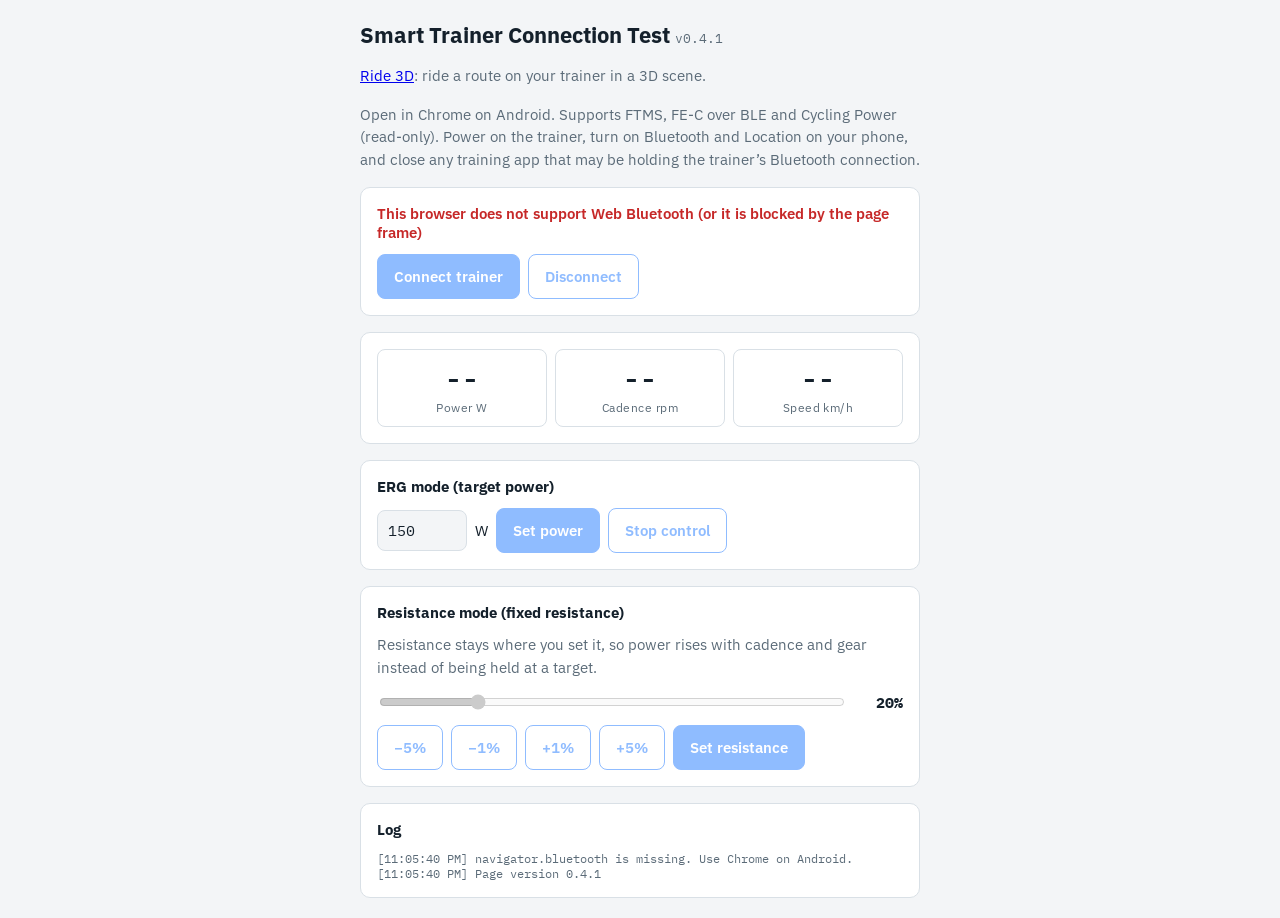
==== index.html @ 3fa43137 "Ride 3D: easier profile drag on phones, always load fresh files (v0.4.1) The elevation profile is ta" ====
<!doctype html>
<html lang="en">
<head>
<meta charset="utf-8">
<meta name="viewport" content="width=device-width,initial-scale=1,viewport-fit=cover">
<title>Trainer BLE Test</title>
<style>
/* Layout: single column tool — status, live numbers, ERG control, log */
:root{--bg:#f3f5f7;--panel:#fff;--fg:#14202b;--muted:#5b6b78;--line:#d9e0e6;--accent:#0a6cff;--ok:#11875a;--bad:#c62828;
--sans:"IBM Plex Sans",system-ui,sans-serif;--mono:"IBM Plex Mono",ui-monospace,monospace}
@media (prefers-color-scheme:dark){:root:not([data-theme="light"]){--bg:#0e1419;--panel:#162029;--fg:#e6edf3;--muted:#8fa1b0;--line:#26333f;--accent:#4d94ff;--ok:#3cc98a;--bad:#ff6b6b;color-scheme:dark}}
:root[data-theme="dark"]{--bg:#0e1419;--panel:#162029;--fg:#e6edf3;--muted:#8fa1b0;--line:#26333f;--accent:#4d94ff;--ok:#3cc98a;--bad:#ff6b6b;color-scheme:dark}
*{box-sizing:border-box}
body{margin:0;background:var(--bg);color:var(--fg);font-family:var(--sans);font-size:15px;padding-left:max(16px,env(safe-area-inset-left,0px));padding-right:max(16px,env(safe-area-inset-right,0px));padding-block:20px}
main{max-width:560px;margin:0 auto;display:flex;flex-direction:column;gap:16px}
h1{font-size:22px;margin:0}
p{margin:0;color:var(--muted);line-height:1.5}
section{background:var(--panel);border:1px solid var(--line);border-radius:10px;padding:16px;display:flex;flex-direction:column;gap:12px}
button{font:inherit;font-weight:600;padding:12px 16px;border-radius:8px;border:1px solid var(--accent);background:var(--accent);color:#fff;cursor:pointer}
button.ghost{background:transparent;color:var(--accent)}
button:disabled{opacity:.45;cursor:default}
button:focus-visible,input:focus-visible{outline:2px solid var(--accent);outline-offset:2px}
.row{display:flex;gap:8px;flex-wrap:wrap;align-items:center}
.status{font-weight:600}.status.ok{color:var(--ok)}.status.bad{color:var(--bad)}
.grid{display:grid;grid-template-columns:repeat(3,1fr);gap:8px}
.metric{border:1px solid var(--line);border-radius:8px;padding:10px;text-align:center}
.metric b{display:block;font-family:var(--mono);font-size:28px;font-variant-numeric:tabular-nums}
.metric span{font-size:12px;color:var(--muted);letter-spacing:.04em}
input{font:inherit;font-family:var(--mono);width:90px;padding:10px;border-radius:8px;border:1px solid var(--line);background:var(--bg);color:var(--fg)}
#log{font-family:var(--mono);font-size:12px;white-space:pre-wrap;word-break:break-all;max-height:240px;overflow:auto;margin:0;color:var(--muted)}
</style>
<link rel="stylesheet" href="https://fonts.googleapis.com/css2?family=IBM+Plex+Mono:wght@500&family=IBM+Plex+Sans:wght@400;600&display=swap">
</head>
<body>
<main>
  <h1>Smart Trainer Connection Test <small id="ver" style="font-size:13px;font-weight:400;color:var(--muted);font-family:var(--mono)"></small></h1>
  <p><a href="ride/">Ride 3D</a>: ride a route on your trainer in a 3D scene.</p>
  <p>Open in Chrome on Android. Supports FTMS, FE-C over BLE and Cycling Power (read-only). Power on the trainer, turn on Bluetooth and Location on your phone, and close any training app that may be holding the trainer&rsquo;s Bluetooth connection.</p>

  <section>
    <div class="status" id="status">Not connected</div>
    <div class="row">
      <button id="connect">Connect trainer</button>
      <button id="disconnect" class="ghost" disabled>Disconnect</button>
    </div>
  </section>

  <section>
    <div class="grid">
      <div class="metric"><b id="power">--</b><span>Power W</span></div>
      <div class="metric"><b id="cadence">--</b><span>Cadence rpm</span></div>
      <div class="metric"><b id="speed">--</b><span>Speed km/h</span></div>
    </div>
  </section>

  <section>
    <strong>ERG mode (target power) <span id="proto" style="font-weight:400;color:var(--muted)"></span></strong>
    <div class="row">
      <input id="target" type="number" value="150" min="0" max="2000" step="10" inputmode="numeric">
      <span>W</span>
      <button id="erg" disabled>Set power</button>
      <button id="ergoff" class="ghost" disabled>Stop control</button>
    </div>
  </section>

  <section>
    <strong>Resistance mode (fixed resistance)</strong>
    <p>Resistance stays where you set it, so power rises with cadence and gear instead of being held at a target.</p>
    <div class="row">
      <input id="res" type="range" min="0" max="100" step="1" value="20" style="flex:1;min-width:160px;padding:0" disabled>
      <b id="resval" style="font-family:var(--mono);min-width:48px;text-align:right">20%</b>
    </div>
    <div class="row">
      <button id="resdown" class="ghost" disabled>&minus;5%</button>
      <button id="resdown1" class="ghost" disabled>&minus;1%</button>
      <button id="resup1" class="ghost" disabled>+1%</button>
      <button id="resup" class="ghost" disabled>+5%</button>
      <button id="resset" disabled>Set resistance</button>
    </div>
  </section>

  <section>
    <strong>Log</strong>
    <pre id="log"></pre>
  </section>
</main>

<script>
const VERSION='0.4.1'; // bump on every change so the page shows when it has updated
const FTMS=0x1826, CPS=0x1818;
const FEC='6e40fec1-b5a3-f393-e0a9-e50e24dcca9e', FEC_RX='6e40fec2-b5a3-f393-e0a9-e50e24dcca9e', FEC_TX='6e40fec3-b5a3-f393-e0a9-e50e24dcca9e';
const WHEEL_M=2.105; // 700x25c circumference, for Cycling Power wheel speed
const $=id=>document.getElementById(id);
let device=null, ctl=null, resRange=[0,100]; // ctl: {name, setPower(w), stop()}

function log(m){const t=new Date().toLocaleTimeString();$('log').textContent=`[${t}] ${m}\n`+$('log').textContent;}
function setStatus(t,c){const s=$('status');s.textContent=t;s.className='status '+(c||'');}
function show(k,v){$(k).textContent=v;}

$('ver').textContent='v'+VERSION; log('Page version '+VERSION);
navigator.serviceWorker?.register('sw.js').catch(()=>{}); // keeps the site's files fresh

(async()=>{
  if(!navigator.bluetooth){setStatus('This browser does not support Web Bluetooth (or it is blocked by the page frame)','bad');log('navigator.bluetooth is missing. Use Chrome on Android.');$('connect').disabled=true;return;}
  try{const a=await navigator.bluetooth.getAvailability();log('Bluetooth adapter available: '+a);}catch(e){log('getAvailability failed: '+e.message);}
})();

$('connect').onclick=async()=>{
  try{
    setStatus('Searching…');
    device=await navigator.bluetooth.requestDevice({
      filters:[{services:[FTMS]},{services:[CPS]},{services:[FEC]}],
      optionalServices:[FTMS,CPS,FEC,'device_information','battery_service']
    });
    log('Selected device: '+(device.name||device.id));
    device.addEventListener('gattserverdisconnected',()=>{setStatus('Disconnected','bad');log('Device disconnected');ui(false);});
    const server=await device.gatt.connect();
    setStatus('Connected: '+(device.name||'device'),'ok'); ui(true);
    const svcs=await server.getPrimaryServices();
    log('Services: '+svcs.map(s=>s.uuid.slice(4,8)).join(', '));
    const has=u=>svcs.some(s=>s.uuid===BluetoothUUID.getService(u));
    // Protocol order: FTMS, then FE-C over BLE, then Cycling Power (read-only)
    if(has(FTMS)&&await useFtms(server))return;
    if(has(FEC)&&await useFec(server)){
      // Use Cycling Power for the numbers if FE-C sends no trainer data
      if(has(CPS))setTimeout(()=>{if(device?.gatt?.connected&&!seenPages.has(0x19)){log('No FE-C trainer data after 5 s, reading Cycling Power');useCps(server);}},5000);
      return;
    }
    if(has(CPS))await useCps(server);
    else log('No usable data service found');
  }catch(e){
    if(e.name==='SecurityError'||/permission|policy|allowed/i.test(e.message)){
      setStatus('Bluetooth blocked by the browser or page frame','bad');
      log(e.name+': '+e.message+'\nThis page may be embedded in a restricted frame that cannot use Bluetooth.');
    }else if(e.name==='NotFoundError'){setStatus('No device selected','bad');log(e.message);}
    else{setStatus('Connection failed','bad');log(e.name+': '+e.message);}
  }
};

$('disconnect').onclick=()=>{device?.gatt?.disconnect();};

function ui(on){$('disconnect').disabled=!on;$('connect').disabled=on;if(!on){setCtl(null);['power','cadence','speed'].forEach(k=>show(k,'--'));}}
function setCtl(c){ctl=c;$('erg').disabled=$('ergoff').disabled=!c;['res','resdown','resdown1','resup1','resup','resset'].forEach(k=>$(k).disabled=!c?.setResistance);$('proto').textContent=c?'via '+c.name:'';}
function hex(v){return [...new Uint8Array(v.buffer,v.byteOffset,v.byteLength)].map(b=>b.toString(16).padStart(2,'0')).join(' ');}

// ---- FTMS ----
async function useFtms(server){
  try{
    const f=await server.getPrimaryService(FTMS);
    const bike=await f.getCharacteristic(0x2AD2);
    bike.addEventListener('characteristicvaluechanged',e=>parseBike(e.target.value));
    await bike.startNotifications(); log('Subscribed to FTMS Indoor Bike Data');
    try{
      const cp=await f.getCharacteristic(0x2AD9);
      cp.addEventListener('characteristicvaluechanged',e=>log('Control point response: '+hex(e.target.value)));
      await cp.startNotifications();
      const write=async b=>{await cp.writeValueWithResponse(new Uint8Array(b));log('Wrote: '+hex(new DataView(new Uint8Array(b).buffer)));};
      setCtl({name:'FTMS',
        async setPower(w){await write([0x00]);await write([0x07]);await write([0x05,w&255,(w>>8)&255]);}, // Request Control, Start, Set Target Power
        async setResistance(pct){ // map % onto the trainer's supported resistance range (0.1 units)
          const [lo,hi]=resRange, q=Math.round(lo+(hi-lo)*pct/100);
          await write([0x00]);await write([0x07]);
          await write(hi<=255?[0x04,q]:[0x04,q&255,(q>>8)&255]);},
        async stop(){await write([0x08,0x01]);await write([0x01]);}}); // Stop, Reset
      try{const r=await (await f.getCharacteristic(0x2AD6)).readValue();resRange=[r.getInt16(0,true),r.getInt16(2,true)];log('FTMS resistance range: '+resRange.join('..')+' (0.1 units)');}
      catch(e){log('No resistance range, assuming 0..100: '+e.message);}
      log('FTMS control point ready');
    }catch(e){log('Control point unavailable: '+e.message);}
    return true;
  }catch(e){log('No FTMS: '+e.message);return false;}
}

// FTMS Indoor Bike Data (0x2AD2)
function parseBike(v){
  const fl=v.getUint16(0,true); let o=2;
  if(!(fl&1)){show('speed',(v.getUint16(o,true)/100).toFixed(1));o+=2;}
  if(fl&2)o+=2;
  if(fl&4){show('cadence',Math.round(v.getUint16(o,true)/2));o+=2;}
  if(fl&8)o+=2;
  if(fl&16)o+=3;
  if(fl&32)o+=2;
  if(fl&64){show('power',v.getInt16(o,true));o+=2;}
}

// ---- FE-C over BLE: ANT+ FE-C pages wrapped in ANT broadcast messages ----
// [A4 09 4E 05 | 8-byte page | XOR checksum]
function antMsg(page){const m=[0xA4,0x09,0x4E,0x05,...page];m.push(m.reduce((a,b)=>a^b,0));return new Uint8Array(m);}
function fecTargetPower(w){const q=Math.round(w*4);return antMsg([0x31,0xFF,0xFF,0xFF,0xFF,0xFF,q&255,(q>>8)&255]);} // page 49, 0.25 W units
function fecResistance(pct){return antMsg([0x30,0xFF,0xFF,0xFF,0xFF,0xFF,0xFF,Math.round(pct*2)]);} // page 48, 0.5 % units
function fecGrade(g){const q=Math.round((g+200)*100);return antMsg([0x33,0xFF,0xFF,0xFF,0xFF,q&255,(q>>8)&255,0xFF]);} // page 51, 0.01 % units, -200 % offset

const seenPages=new Set();
function parseFec(v){
  if(v.byteLength<12||v.getUint8(0)!==0xA4)return;
  const p=new DataView(v.buffer,v.byteOffset+4,8), page=p.getUint8(0);
  if(!seenPages.has(page)){seenPages.add(page);log('FE-C page 0x'+page.toString(16).padStart(2,'0')+': '+hex(p));}
  if(page===0x10){ // General FE data: speed in 0.001 m/s
    show('speed',(p.getUint16(4,true)*0.0036).toFixed(1));
  }else if(page===0x19){ // Specific trainer data: cadence, 12-bit instantaneous power
    const c=p.getUint8(2); show('cadence',c===0xFF?'--':c);
    const w=p.getUint8(5)|((p.getUint8(6)&0x0F)<<8); show('power',w===0xFFF?'--':w);
  }else if(page===0x47){ // Command status
    log('FE-C command status: '+hex(p));
  }
}

async function useFec(server){
  try{
    const s=await server.getPrimaryService(FEC);
    const rx=await s.getCharacteristic(FEC_RX), tx=await s.getCharacteristic(FEC_TX);
    rx.addEventListener('characteristicvaluechanged',e=>parseFec(e.target.value));
    await rx.startNotifications(); log('Subscribed to FE-C over BLE');
    const write=async m=>{
      if(tx.properties.write)await tx.writeValueWithResponse(m);else await tx.writeValueWithoutResponse(m);
      log('Wrote: '+hex(new DataView(m.buffer)));
    };
    setCtl({name:'FE-C',
      async setPower(w){await write(fecTargetPower(w));},
      async setResistance(pct){await write(fecResistance(pct));},
      async stop(){await write(fecGrade(0));}}); // leave ERG by switching to flat-road simulation
    log('FE-C control ready');
    return true;
  }catch(e){log('No FE-C: '+e.message);return false;}
}

// ---- Cycling Power (read-only) ----
// Cadence and speed come from cumulative crank/wheel revolutions between notifications.
let lastCrank=null, lastWheel=null, crankIdle=0, wheelIdle=0;
function revRate(prev,revs,time,revMod,timeMod,ticks){
  if(!prev)return null;
  const dr=(revs-prev.revs+revMod)%revMod, dt=(time-prev.time+timeMod)%timeMod;
  return dt?dr/(dt/ticks):null; // revolutions per second, null when no new event
}
function parseCps(v){
  const fl=v.getUint16(0,true); let o=4;
  show('power',v.getInt16(2,true));
  if(fl&1)o+=1;  // pedal power balance
  if(fl&4)o+=2;  // accumulated torque
  if(fl&16){     // wheel revolution data
    const revs=v.getUint32(o,true), time=v.getUint16(o+4,true); o+=6;
    const r=revRate(lastWheel,revs,time,2**32,65536,2048);
    if(r!==null){show('speed',(r*WHEEL_M*3.6).toFixed(1));wheelIdle=0;}else if(++wheelIdle>3)show('speed','0.0');
    lastWheel={revs,time};
  }
  if(fl&32){     // crank revolution data
    const revs=v.getUint16(o,true), time=v.getUint16(o+2,true); o+=4;
    const r=revRate(lastCrank,revs,time,65536,65536,1024);
    if(r!==null){show('cadence',Math.round(r*60));crankIdle=0;}else if(++crankIdle>3)show('cadence','0');
    lastCrank={revs,time};
  }
}

async function useCps(server){
  try{
    const c=await (await server.getPrimaryService(CPS)).getCharacteristic(0x2A63);
    lastCrank=lastWheel=null;
    c.addEventListener('characteristicvaluechanged',e=>parseCps(e.target.value));
    await c.startNotifications(); log('Subscribed to Cycling Power (no resistance control)');
  }catch(e){log('No Cycling Power: '+e.message);}
}

$('erg').onclick=async()=>{
  try{await ctl.setPower(Math.max(0,Math.min(2000,parseInt($('target').value)||0)));}
  catch(e){log('ERG failed: '+e.message);}
};
const resPct=()=>Math.max(0,Math.min(100,parseInt($('res').value)||0));
async function sendRes(){try{await ctl.setResistance(resPct());}catch(e){log('Resistance failed: '+e.message);}}
$('res').oninput=()=>{$('resval').textContent=resPct()+'%';};
$('res').onchange=sendRes; // send when the slider is released
$('resset').onclick=sendRes;
const stepRes=d=>()=>{$('res').value=resPct()+d;$('res').oninput();sendRes();};
$('resdown').onclick=stepRes(-5);$('resdown1').onclick=stepRes(-1);
$('resup1').onclick=stepRes(1);$('resup').onclick=stepRes(5);
$('ergoff').onclick=async()=>{try{await ctl.stop();}catch(e){log('Stop failed: '+e.message);}};
</script>
</body>
</html>
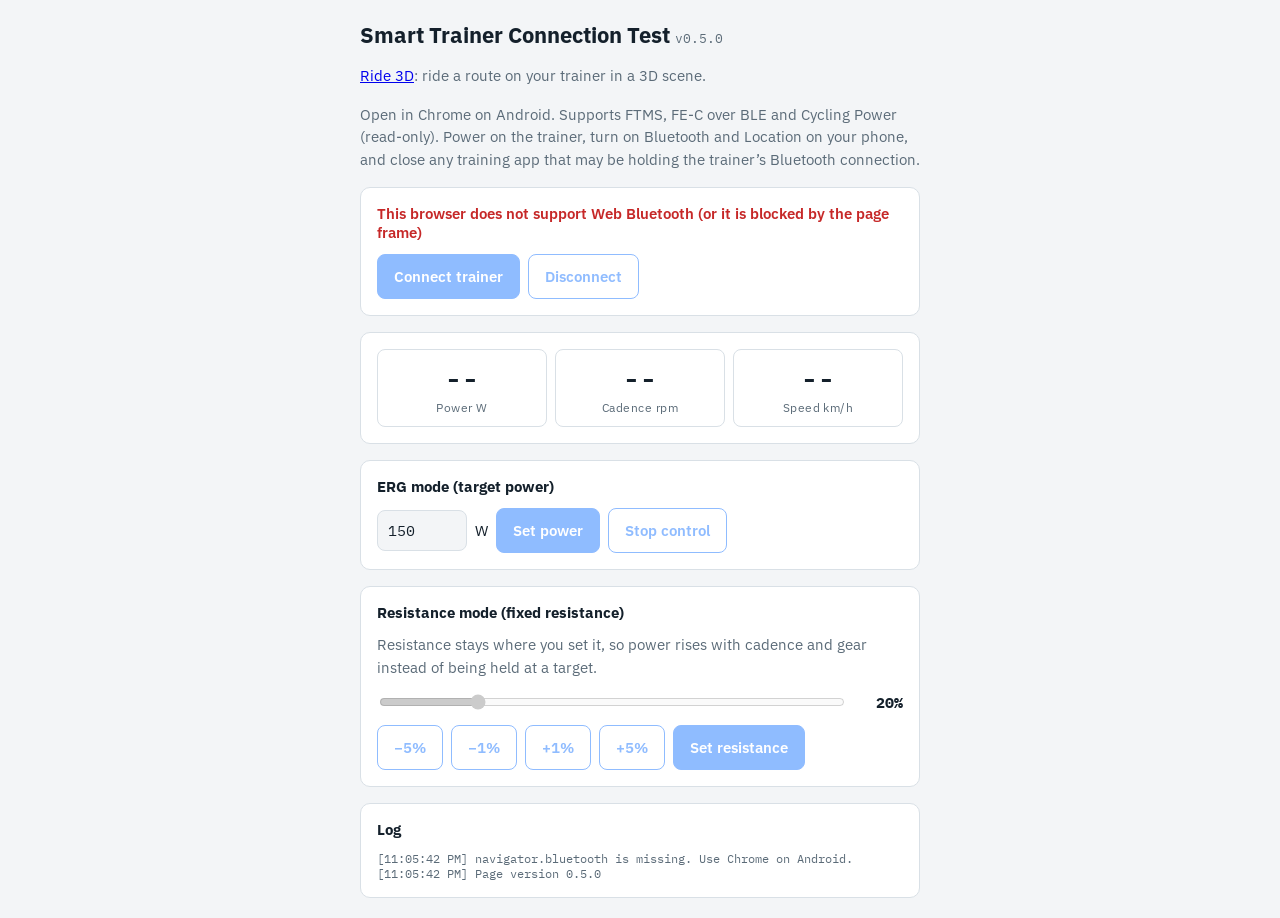
==== commit fa4fb3ec: "Ride 3D: drag to look around, pinch to change field of view (v0.5.0) Co-Authored-By: Claude Opus 5.5" ====
--- a/index.html
+++ b/index.html
@@ -86,7 +86,7 @@
 </main>
 
 <script>
-const VERSION='0.4.1'; // bump on every change so the page shows when it has updated
+const VERSION='0.5.0'; // bump on every change so the page shows when it has updated
 const FTMS=0x1826, CPS=0x1818;
 const FEC='6e40fec1-b5a3-f393-e0a9-e50e24dcca9e', FEC_RX='6e40fec2-b5a3-f393-e0a9-e50e24dcca9e', FEC_TX='6e40fec3-b5a3-f393-e0a9-e50e24dcca9e';
 const WHEEL_M=2.105; // 700x25c circumference, for Cycling Power wheel speed
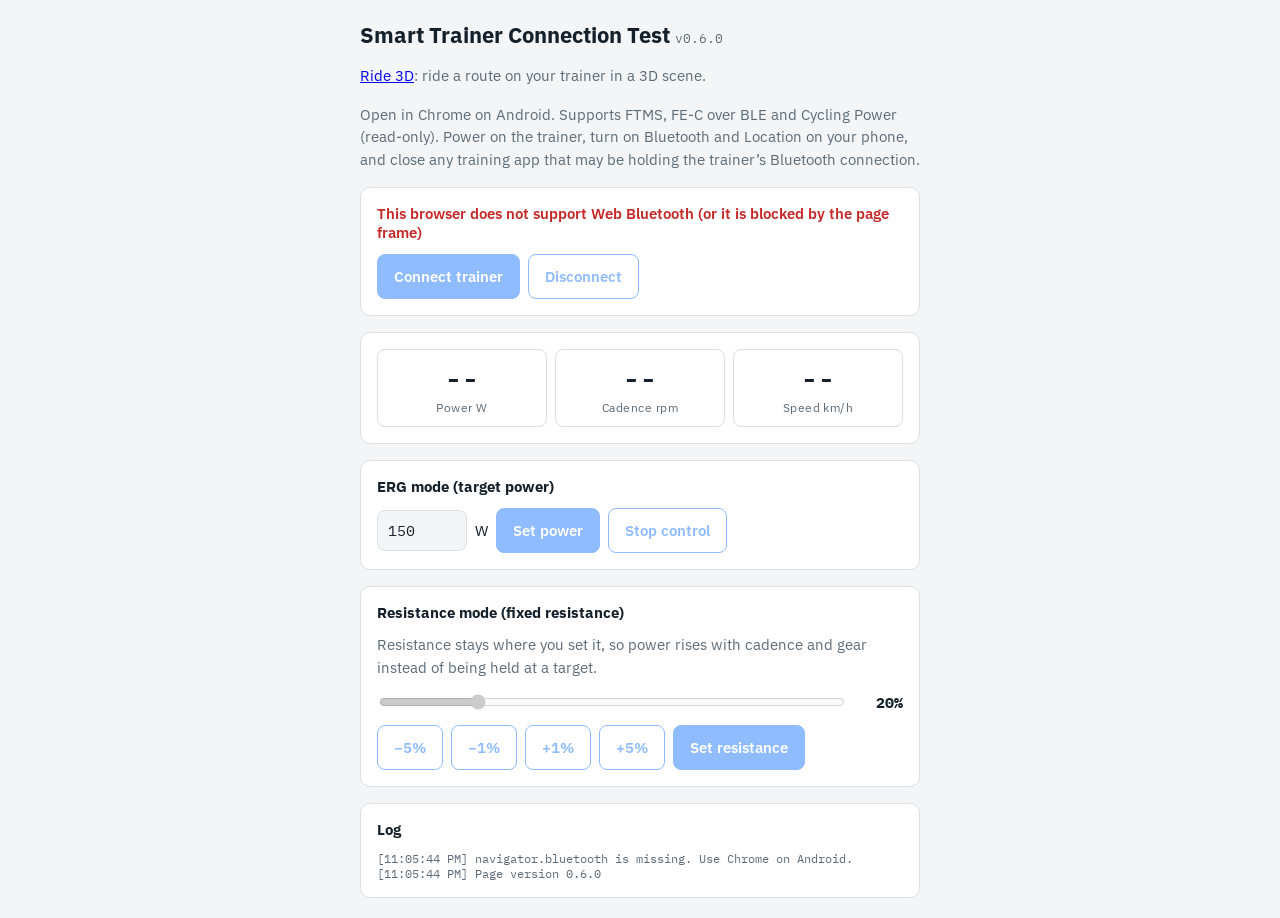
==== commit de2e91b2: "Ride 3D: add Fremont to Issaquah sample route (v0.6.0) Burke-Gilman, Sammamish River and East Lake S" ====
--- a/index.html
+++ b/index.html
@@ -86,7 +86,7 @@
 </main>
 
 <script>
-const VERSION='0.5.0'; // bump on every change so the page shows when it has updated
+const VERSION='0.6.0'; // bump on every change so the page shows when it has updated
 const FTMS=0x1826, CPS=0x1818;
 const FEC='6e40fec1-b5a3-f393-e0a9-e50e24dcca9e', FEC_RX='6e40fec2-b5a3-f393-e0a9-e50e24dcca9e', FEC_TX='6e40fec3-b5a3-f393-e0a9-e50e24dcca9e';
 const WHEEL_M=2.105; // 700x25c circumference, for Cycling Power wheel speed
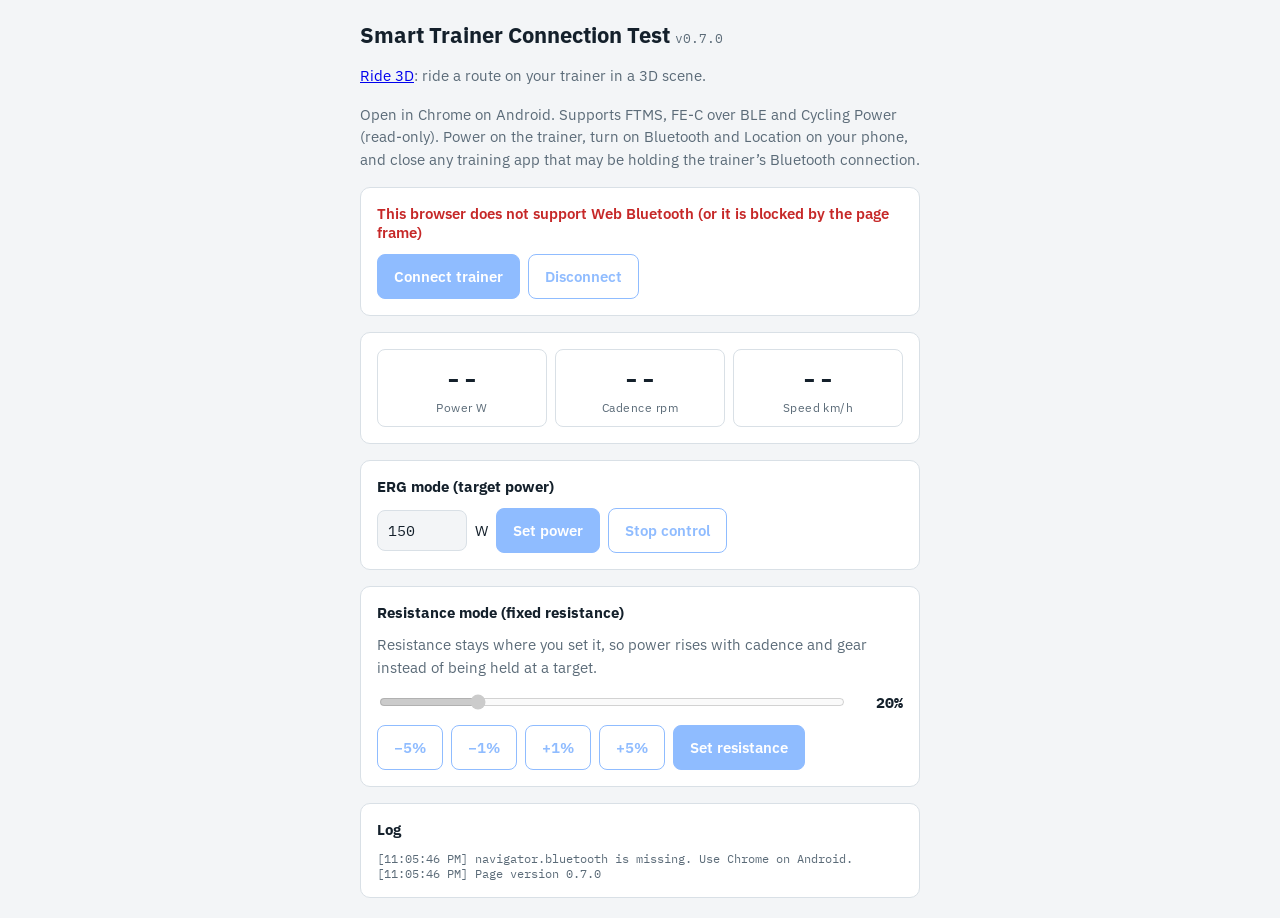
==== commit e24bd57a: "Ride 3D: OpenStreetMap buildings and landmarks along the route (v0.7.0) Extruded building footprints" ====
--- a/index.html
+++ b/index.html
@@ -86,7 +86,7 @@
 </main>
 
 <script>
-const VERSION='0.6.0'; // bump on every change so the page shows when it has updated
+const VERSION='0.7.0'; // bump on every change so the page shows when it has updated
 const FTMS=0x1826, CPS=0x1818;
 const FEC='6e40fec1-b5a3-f393-e0a9-e50e24dcca9e', FEC_RX='6e40fec2-b5a3-f393-e0a9-e50e24dcca9e', FEC_TX='6e40fec3-b5a3-f393-e0a9-e50e24dcca9e';
 const WHEEL_M=2.105; // 700x25c circumference, for Cycling Power wheel speed
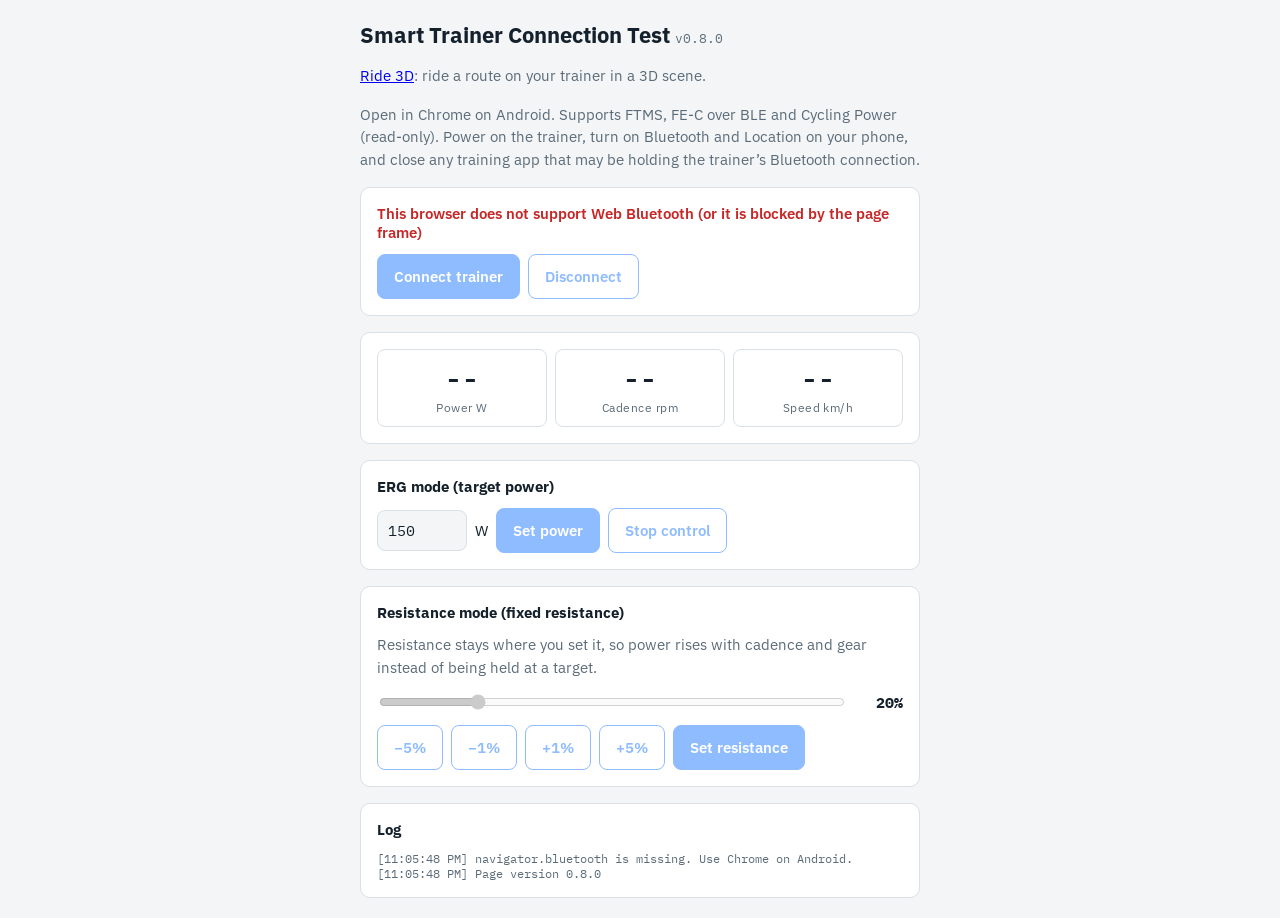
==== commit d5830743: "Ride 3D: live sky and weather, distant skyline, bridges and tunnels, Eastrail route (v0.8.0) - Sun a" ====
--- a/index.html
+++ b/index.html
@@ -86,7 +86,7 @@
 </main>
 
 <script>
-const VERSION='0.7.0'; // bump on every change so the page shows when it has updated
+const VERSION='0.8.0'; // bump on every change so the page shows when it has updated
 const FTMS=0x1826, CPS=0x1818;
 const FEC='6e40fec1-b5a3-f393-e0a9-e50e24dcca9e', FEC_RX='6e40fec2-b5a3-f393-e0a9-e50e24dcca9e', FEC_TX='6e40fec3-b5a3-f393-e0a9-e50e24dcca9e';
 const WHEEL_M=2.105; // 700x25c circumference, for Cycling Power wheel speed
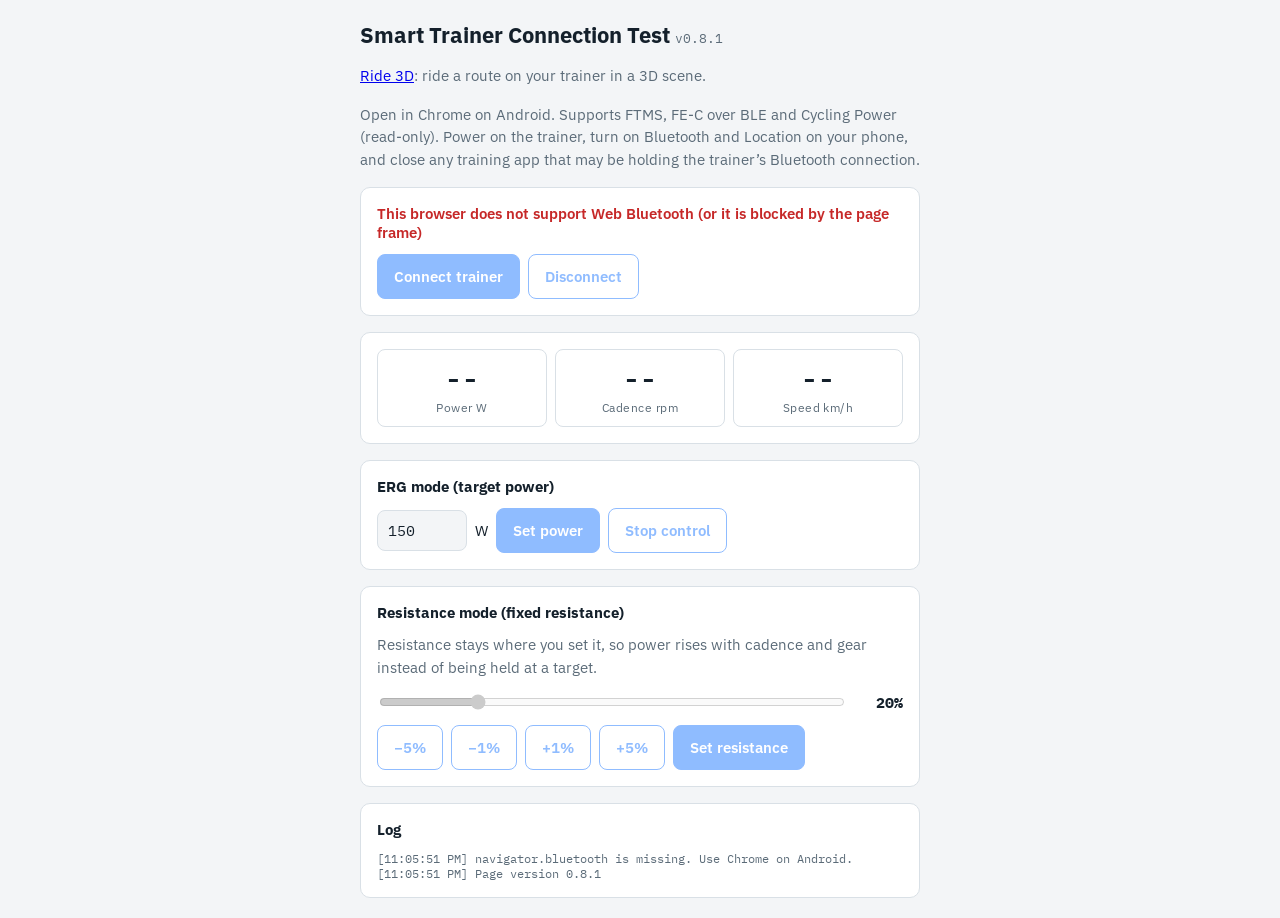
==== commit 345755f7: "Bluefy compatibility: full UUID strings, writeValue and canvas fallbacks (v0.8.1) Co-Authored-By: Cl" ====
--- a/index.html
+++ b/index.html
@@ -86,8 +86,10 @@
 </main>
 
 <script>
-const VERSION='0.8.0'; // bump on every change so the page shows when it has updated
-const FTMS=0x1826, CPS=0x1818;
+const VERSION='0.8.1'; // bump on every change so the page shows when it has updated
+// Full UUID strings: Bluefy on iOS can't parse numeric ones.
+const sig=n=>'0000'+n.toString(16).padStart(4,'0')+'-0000-1000-8000-00805f9b34fb';
+const FTMS=sig(0x1826), CPS=sig(0x1818);
 const FEC='6e40fec1-b5a3-f393-e0a9-e50e24dcca9e', FEC_RX='6e40fec2-b5a3-f393-e0a9-e50e24dcca9e', FEC_TX='6e40fec3-b5a3-f393-e0a9-e50e24dcca9e';
 const WHEEL_M=2.105; // 700x25c circumference, for Cycling Power wheel speed
 const $=id=>document.getElementById(id);
@@ -110,7 +112,7 @@
     setStatus('Searching…');
     device=await navigator.bluetooth.requestDevice({
       filters:[{services:[FTMS]},{services:[CPS]},{services:[FEC]}],
-      optionalServices:[FTMS,CPS,FEC,'device_information','battery_service']
+      optionalServices:[FTMS,CPS,FEC,sig(0x180a),sig(0x180f)]
     });
     log('Selected device: '+(device.name||device.id));
     device.addEventListener('gattserverdisconnected',()=>{setStatus('Disconnected','bad');log('Device disconnected');ui(false);});
@@ -118,7 +120,7 @@
     setStatus('Connected: '+(device.name||'device'),'ok'); ui(true);
     const svcs=await server.getPrimaryServices();
     log('Services: '+svcs.map(s=>s.uuid.slice(4,8)).join(', '));
-    const has=u=>svcs.some(s=>s.uuid===BluetoothUUID.getService(u));
+    const has=u=>svcs.some(s=>s.uuid===u);
     // Protocol order: FTMS, then FE-C over BLE, then Cycling Power (read-only)
     if(has(FTMS)&&await useFtms(server))return;
     if(has(FEC)&&await useFec(server)){
@@ -147,14 +149,14 @@
 async function useFtms(server){
   try{
     const f=await server.getPrimaryService(FTMS);
-    const bike=await f.getCharacteristic(0x2AD2);
+    const bike=await f.getCharacteristic(sig(0x2AD2));
     bike.addEventListener('characteristicvaluechanged',e=>parseBike(e.target.value));
     await bike.startNotifications(); log('Subscribed to FTMS Indoor Bike Data');
     try{
-      const cp=await f.getCharacteristic(0x2AD9);
+      const cp=await f.getCharacteristic(sig(0x2AD9));
       cp.addEventListener('characteristicvaluechanged',e=>log('Control point response: '+hex(e.target.value)));
       await cp.startNotifications();
-      const write=async b=>{await cp.writeValueWithResponse(new Uint8Array(b));log('Wrote: '+hex(new DataView(new Uint8Array(b).buffer)));};
+      const write=async b=>{await (cp.writeValueWithResponse?cp.writeValueWithResponse(new Uint8Array(b)):cp.writeValue(new Uint8Array(b)));log('Wrote: '+hex(new DataView(new Uint8Array(b).buffer)));};
       setCtl({name:'FTMS',
         async setPower(w){await write([0x00]);await write([0x07]);await write([0x05,w&255,(w>>8)&255]);}, // Request Control, Start, Set Target Power
         async setResistance(pct){ // map % onto the trainer's supported resistance range (0.1 units)
@@ -162,7 +164,7 @@
           await write([0x00]);await write([0x07]);
           await write(hi<=255?[0x04,q]:[0x04,q&255,(q>>8)&255]);},
         async stop(){await write([0x08,0x01]);await write([0x01]);}}); // Stop, Reset
-      try{const r=await (await f.getCharacteristic(0x2AD6)).readValue();resRange=[r.getInt16(0,true),r.getInt16(2,true)];log('FTMS resistance range: '+resRange.join('..')+' (0.1 units)');}
+      try{const r=await (await f.getCharacteristic(sig(0x2AD6))).readValue();resRange=[r.getInt16(0,true),r.getInt16(2,true)];log('FTMS resistance range: '+resRange.join('..')+' (0.1 units)');}
       catch(e){log('No resistance range, assuming 0..100: '+e.message);}
       log('FTMS control point ready');
     }catch(e){log('Control point unavailable: '+e.message);}
@@ -211,7 +213,8 @@
     rx.addEventListener('characteristicvaluechanged',e=>parseFec(e.target.value));
     await rx.startNotifications(); log('Subscribed to FE-C over BLE');
     const write=async m=>{
-      if(tx.properties.write)await tx.writeValueWithResponse(m);else await tx.writeValueWithoutResponse(m);
+      // Bluefy only has the older writeValue()
+      if(!tx.writeValueWithResponse)await tx.writeValue(m);else if(tx.properties.write)await tx.writeValueWithResponse(m);else await tx.writeValueWithoutResponse(m);
       log('Wrote: '+hex(new DataView(m.buffer)));
     };
     setCtl({name:'FE-C',
@@ -252,7 +255,7 @@
 
 async function useCps(server){
   try{
-    const c=await (await server.getPrimaryService(CPS)).getCharacteristic(0x2A63);
+    const c=await (await server.getPrimaryService(CPS)).getCharacteristic(sig(0x2A63));
     lastCrank=lastWheel=null;
     c.addEventListener('characteristicvaluechanged',e=>parseCps(e.target.value));
     await c.startNotifications(); log('Subscribed to Cycling Power (no resistance control)');
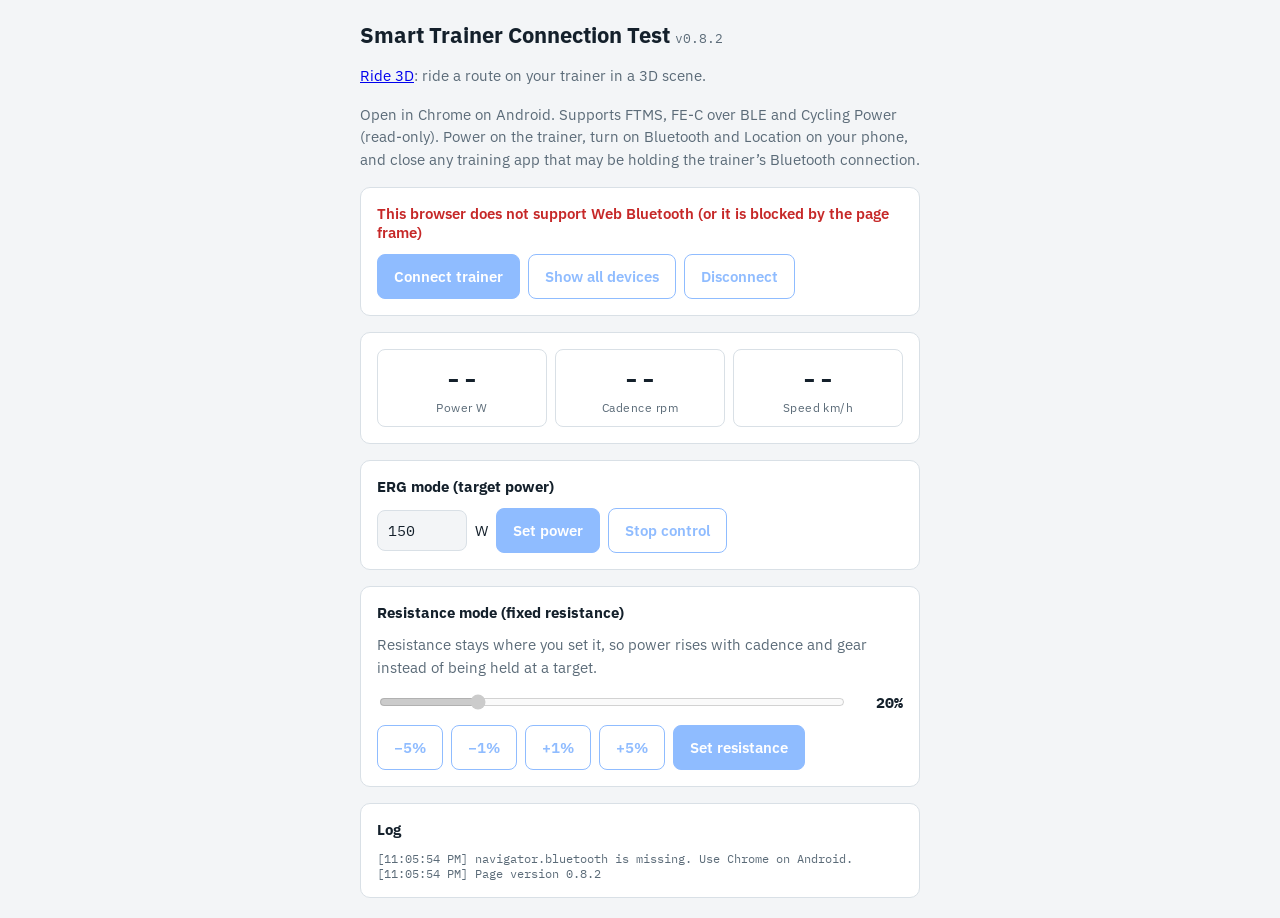
==== commit 57738fdf: "Test page: Show all devices button for diagnosing empty device lists (v0.8.2) Co-Authored-By: Claude" ====
--- a/index.html
+++ b/index.html
@@ -41,6 +41,7 @@
     <div class="status" id="status">Not connected</div>
     <div class="row">
       <button id="connect">Connect trainer</button>
+      <button id="scanall" class="ghost" title="List every nearby Bluetooth device, without filtering by service">Show all devices</button>
       <button id="disconnect" class="ghost" disabled>Disconnect</button>
     </div>
   </section>
@@ -86,7 +87,7 @@
 </main>
 
 <script>
-const VERSION='0.8.1'; // bump on every change so the page shows when it has updated
+const VERSION='0.8.2'; // bump on every change so the page shows when it has updated
 // Full UUID strings: Bluefy on iOS can't parse numeric ones.
 const sig=n=>'0000'+n.toString(16).padStart(4,'0')+'-0000-1000-8000-00805f9b34fb';
 const FTMS=sig(0x1826), CPS=sig(0x1818);
@@ -103,16 +104,19 @@
 navigator.serviceWorker?.register('sw.js').catch(()=>{}); // keeps the site's files fresh
 
 (async()=>{
-  if(!navigator.bluetooth){setStatus('This browser does not support Web Bluetooth (or it is blocked by the page frame)','bad');log('navigator.bluetooth is missing. Use Chrome on Android.');$('connect').disabled=true;return;}
+  if(!navigator.bluetooth){setStatus('This browser does not support Web Bluetooth (or it is blocked by the page frame)','bad');log('navigator.bluetooth is missing. Use Chrome on Android.');$('connect').disabled=$('scanall').disabled=true;return;}
   try{const a=await navigator.bluetooth.getAvailability();log('Bluetooth adapter available: '+a);}catch(e){log('getAvailability failed: '+e.message);}
 })();
 
-$('connect').onclick=async()=>{
+// "Show all devices" skips the service filter: tells a trainer that isn't advertising apart
+// from a browser (e.g. Bluefy) that doesn't match the filter.
+const connect=async all=>{
   try{
     setStatus('Searching…');
-    device=await navigator.bluetooth.requestDevice({
+    const optionalServices=[FTMS,CPS,FEC,sig(0x180a),sig(0x180f)];
+    device=await navigator.bluetooth.requestDevice(all?{acceptAllDevices:true,optionalServices}:{
       filters:[{services:[FTMS]},{services:[CPS]},{services:[FEC]}],
-      optionalServices:[FTMS,CPS,FEC,sig(0x180a),sig(0x180f)]
+      optionalServices
     });
     log('Selected device: '+(device.name||device.id));
     device.addEventListener('gattserverdisconnected',()=>{setStatus('Disconnected','bad');log('Device disconnected');ui(false);});
@@ -138,10 +142,12 @@
     else{setStatus('Connection failed','bad');log(e.name+': '+e.message);}
   }
 };
+$('connect').onclick=()=>connect(false);
+$('scanall').onclick=()=>connect(true);
 
 $('disconnect').onclick=()=>{device?.gatt?.disconnect();};
 
-function ui(on){$('disconnect').disabled=!on;$('connect').disabled=on;if(!on){setCtl(null);['power','cadence','speed'].forEach(k=>show(k,'--'));}}
+function ui(on){$('disconnect').disabled=!on;$('connect').disabled=$('scanall').disabled=on;if(!on){setCtl(null);['power','cadence','speed'].forEach(k=>show(k,'--'));}}
 function setCtl(c){ctl=c;$('erg').disabled=$('ergoff').disabled=!c;['res','resdown','resdown1','resup1','resup','resset'].forEach(k=>$(k).disabled=!c?.setResistance);$('proto').textContent=c?'via '+c.name:'';}
 function hex(v){return [...new Uint8Array(v.buffer,v.byteOffset,v.byteLength)].map(b=>b.toString(16).padStart(2,'0')).join(' ');}
 
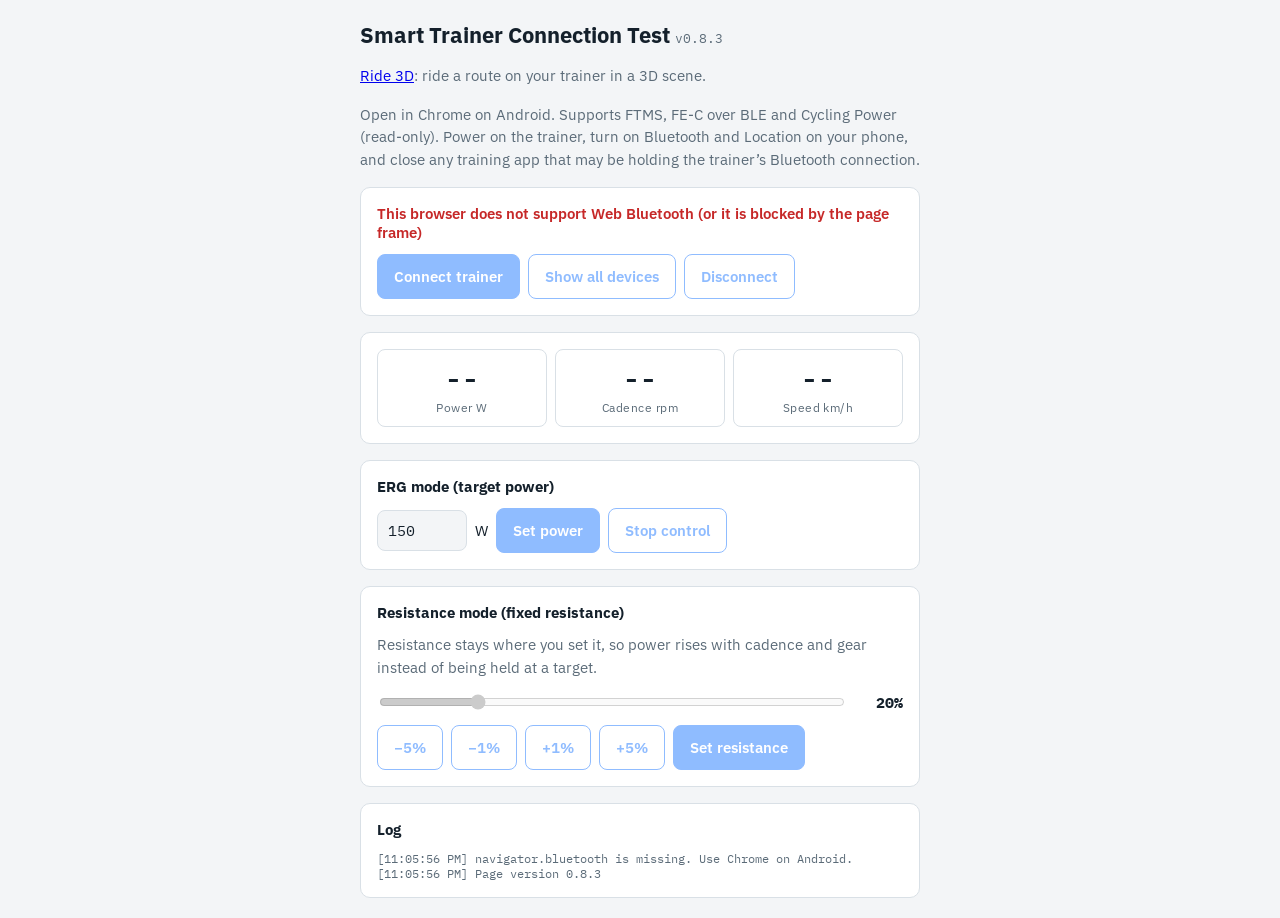
==== commit de3e16cd: "Bluefy: normalize UUIDs, look services up by listing, list all devices on iOS (v0.8.3) Co-Authored-B" ====
--- a/index.html
+++ b/index.html
@@ -87,10 +87,17 @@
 </main>
 
 <script>
-const VERSION='0.8.2'; // bump on every change so the page shows when it has updated
+const VERSION='0.8.3'; // bump on every change so the page shows when it has updated
 // Full UUID strings: Bluefy on iOS can't parse numeric ones.
 const sig=n=>'0000'+n.toString(16).padStart(4,'0')+'-0000-1000-8000-00805f9b34fb';
 const FTMS=sig(0x1826), CPS=sig(0x1818);
+// Bluefy reports UUIDs upper-case and shortens SIG ones ("1818"), so compare normalized forms,
+// and look services/characteristics up by listing them.
+const norm=u=>{u=String(u).toLowerCase();return /^([0-9a-f]{4}|[0-9a-f]{8})$/.test(u)?u.padStart(8,'0')+'-0000-1000-8000-00805f9b34fb':u;};
+const svcOf=async(server,u)=>{const s=(await server.getPrimaryServices()).find(s=>norm(s.uuid)===u);if(!s)throw new Error('service '+u+' not found');return s;};
+const chrOf=async(svc,u)=>{const c=(await svc.getCharacteristics()).find(c=>norm(c.uuid)===u);if(!c)throw new Error('characteristic '+u+' not found');return c;};
+// Bluefy (iOS) can't match service filters, so iOS always lists every device.
+const isIOS=/iPhone|iPad|iPod/.test(navigator.userAgent)||(navigator.platform==='MacIntel'&&navigator.maxTouchPoints>1);
 const FEC='6e40fec1-b5a3-f393-e0a9-e50e24dcca9e', FEC_RX='6e40fec2-b5a3-f393-e0a9-e50e24dcca9e', FEC_TX='6e40fec3-b5a3-f393-e0a9-e50e24dcca9e';
 const WHEEL_M=2.105; // 700x25c circumference, for Cycling Power wheel speed
 const $=id=>document.getElementById(id);
@@ -114,7 +121,7 @@
   try{
     setStatus('Searching…');
     const optionalServices=[FTMS,CPS,FEC,sig(0x180a),sig(0x180f)];
-    device=await navigator.bluetooth.requestDevice(all?{acceptAllDevices:true,optionalServices}:{
+    device=await navigator.bluetooth.requestDevice(all||isIOS?{acceptAllDevices:true,optionalServices}:{
       filters:[{services:[FTMS]},{services:[CPS]},{services:[FEC]}],
       optionalServices
     });
@@ -123,8 +130,8 @@
     const server=await device.gatt.connect();
     setStatus('Connected: '+(device.name||'device'),'ok'); ui(true);
     const svcs=await server.getPrimaryServices();
-    log('Services: '+svcs.map(s=>s.uuid.slice(4,8)).join(', '));
-    const has=u=>svcs.some(s=>s.uuid===u);
+    log('Services: '+svcs.map(s=>norm(s.uuid).slice(4,8)).join(', '));
+    const has=u=>svcs.some(s=>norm(s.uuid)===u);
     // Protocol order: FTMS, then FE-C over BLE, then Cycling Power (read-only)
     if(has(FTMS)&&await useFtms(server))return;
     if(has(FEC)&&await useFec(server)){
@@ -154,12 +161,12 @@
 // ---- FTMS ----
 async function useFtms(server){
   try{
-    const f=await server.getPrimaryService(FTMS);
-    const bike=await f.getCharacteristic(sig(0x2AD2));
+    const f=await svcOf(server,FTMS);
+    const bike=await chrOf(f,sig(0x2AD2));
     bike.addEventListener('characteristicvaluechanged',e=>parseBike(e.target.value));
     await bike.startNotifications(); log('Subscribed to FTMS Indoor Bike Data');
     try{
-      const cp=await f.getCharacteristic(sig(0x2AD9));
+      const cp=await chrOf(f,sig(0x2AD9));
       cp.addEventListener('characteristicvaluechanged',e=>log('Control point response: '+hex(e.target.value)));
       await cp.startNotifications();
       const write=async b=>{await (cp.writeValueWithResponse?cp.writeValueWithResponse(new Uint8Array(b)):cp.writeValue(new Uint8Array(b)));log('Wrote: '+hex(new DataView(new Uint8Array(b).buffer)));};
@@ -170,7 +177,7 @@
           await write([0x00]);await write([0x07]);
           await write(hi<=255?[0x04,q]:[0x04,q&255,(q>>8)&255]);},
         async stop(){await write([0x08,0x01]);await write([0x01]);}}); // Stop, Reset
-      try{const r=await (await f.getCharacteristic(sig(0x2AD6))).readValue();resRange=[r.getInt16(0,true),r.getInt16(2,true)];log('FTMS resistance range: '+resRange.join('..')+' (0.1 units)');}
+      try{const r=await (await chrOf(f,sig(0x2AD6))).readValue();resRange=[r.getInt16(0,true),r.getInt16(2,true)];log('FTMS resistance range: '+resRange.join('..')+' (0.1 units)');}
       catch(e){log('No resistance range, assuming 0..100: '+e.message);}
       log('FTMS control point ready');
     }catch(e){log('Control point unavailable: '+e.message);}
@@ -214,8 +221,8 @@
 
 async function useFec(server){
   try{
-    const s=await server.getPrimaryService(FEC);
-    const rx=await s.getCharacteristic(FEC_RX), tx=await s.getCharacteristic(FEC_TX);
+    const s=await svcOf(server,FEC);
+    const rx=await chrOf(s,FEC_RX), tx=await chrOf(s,FEC_TX);
     rx.addEventListener('characteristicvaluechanged',e=>parseFec(e.target.value));
     await rx.startNotifications(); log('Subscribed to FE-C over BLE');
     const write=async m=>{
@@ -261,7 +268,7 @@
 
 async function useCps(server){
   try{
-    const c=await (await server.getPrimaryService(CPS)).getCharacteristic(sig(0x2A63));
+    const c=await chrOf(await svcOf(server,CPS),sig(0x2A63));
     lastCrank=lastWheel=null;
     c.addEventListener('characteristicvaluechanged',e=>parseCps(e.target.value));
     await c.startNotifications(); log('Subscribed to Cycling Power (no resistance control)');
